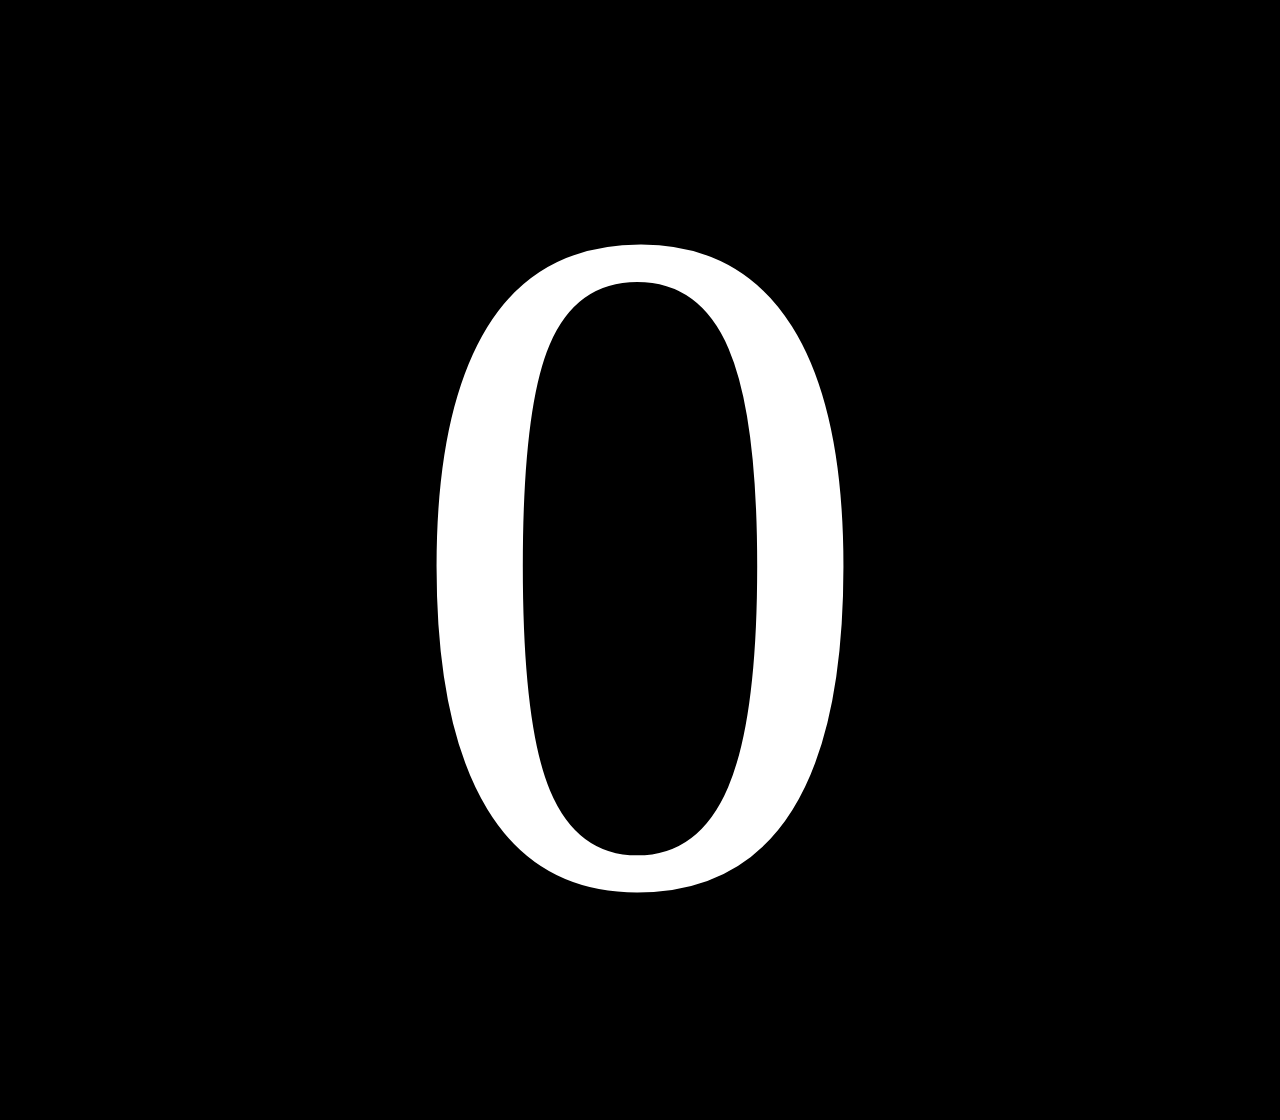
==== DisplayClient/index.html @ 5c2d2814 "display" ====
<html>
<head>
	<title>Heart Rate Viewer</title>
	<link rel="stylesheet" href="style.css">
	<script src="index.js" defer></script>
</head>
<body>
	<center>
		<span id="hr">0</span>
	</center>
</body>
</html>
---- DisplayClient/style.css ----
body {
	background-color: #000000;
	font-style: sans-serif;
	font-size: 60em;
	color: #ffffff;
}
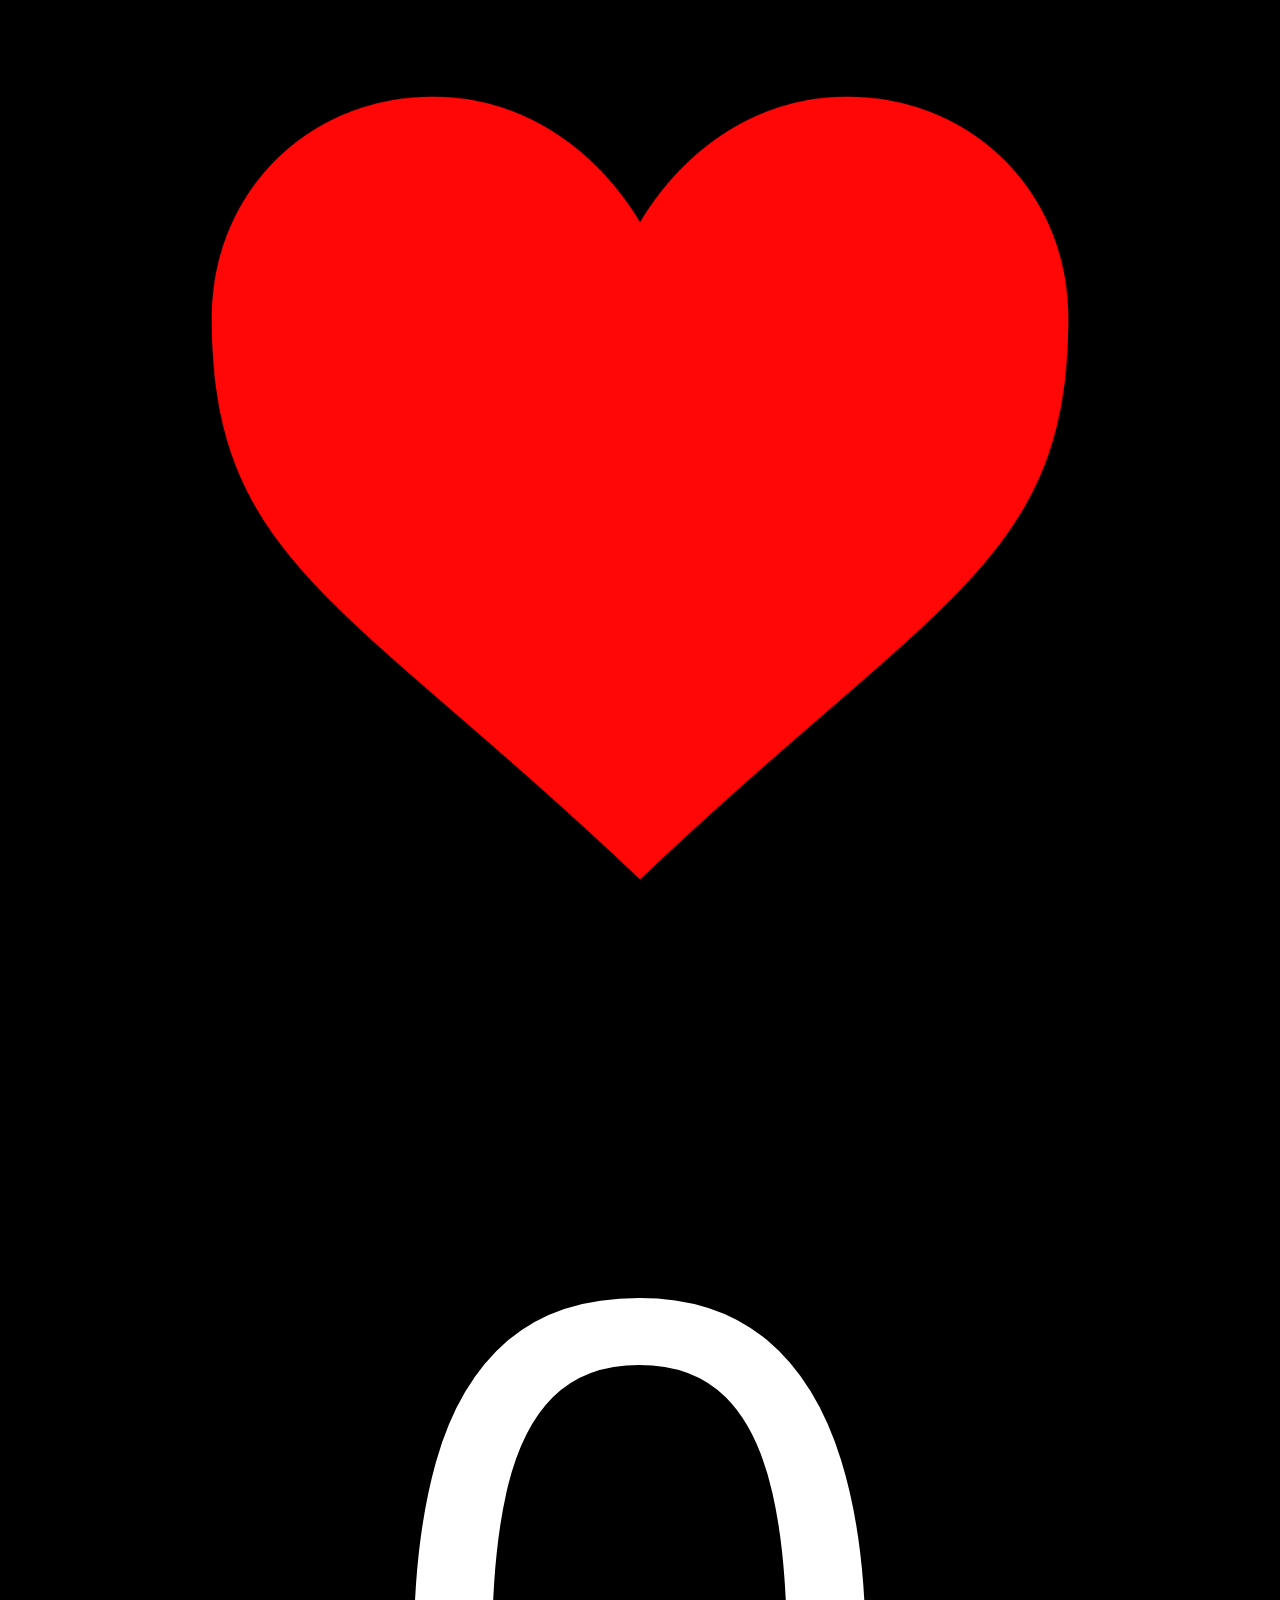
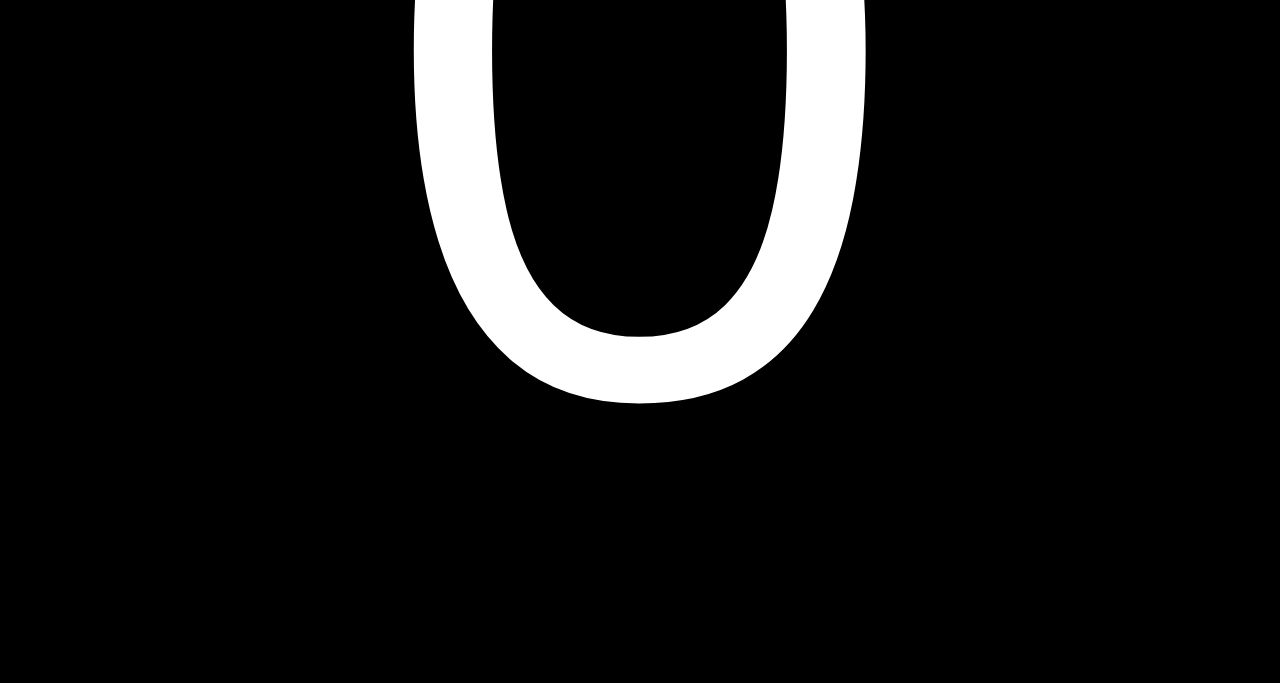
==== commit c14e2c4e: "beating heart" ====
--- a/DisplayClient/index.html
+++ b/DisplayClient/index.html
@@ -1,11 +1,15 @@
 <html>
 <head>
 	<title>Heart Rate Viewer</title>
+	<link href="https://fonts.googleapis.com/css2?family=Open+Sans&display=swap" rel="stylesheet">
 	<link rel="stylesheet" href="style.css">
 	<script src="index.js" defer></script>
 </head>
 <body>
 	<center>
+		<span id="wrapper">
+			<img src="heart.webp" id="pulsingheart">
+		</span>
 		<span id="hr">0</span>
 	</center>
 </body>
--- a/DisplayClient/style.css
+++ b/DisplayClient/style.css
@@ -1,6 +1,20 @@
 body {
 	background-color: #000000;
-	font-style: sans-serif;
+	font-family: 'Open Sans', sans-serif;
 	font-size: 60em;
 	color: #ffffff;
-}+}
+#hr {
+	vertical-align: middle;
+}
+
+#pulsingheart { 
+  	vertical-align: middle;
+  	display: inline-block;
+  	height: 1em;
+  	width: 1em;
+} 
+
+@keyframes pulse {
+	10% {transform: scale(1.1)}
+}
